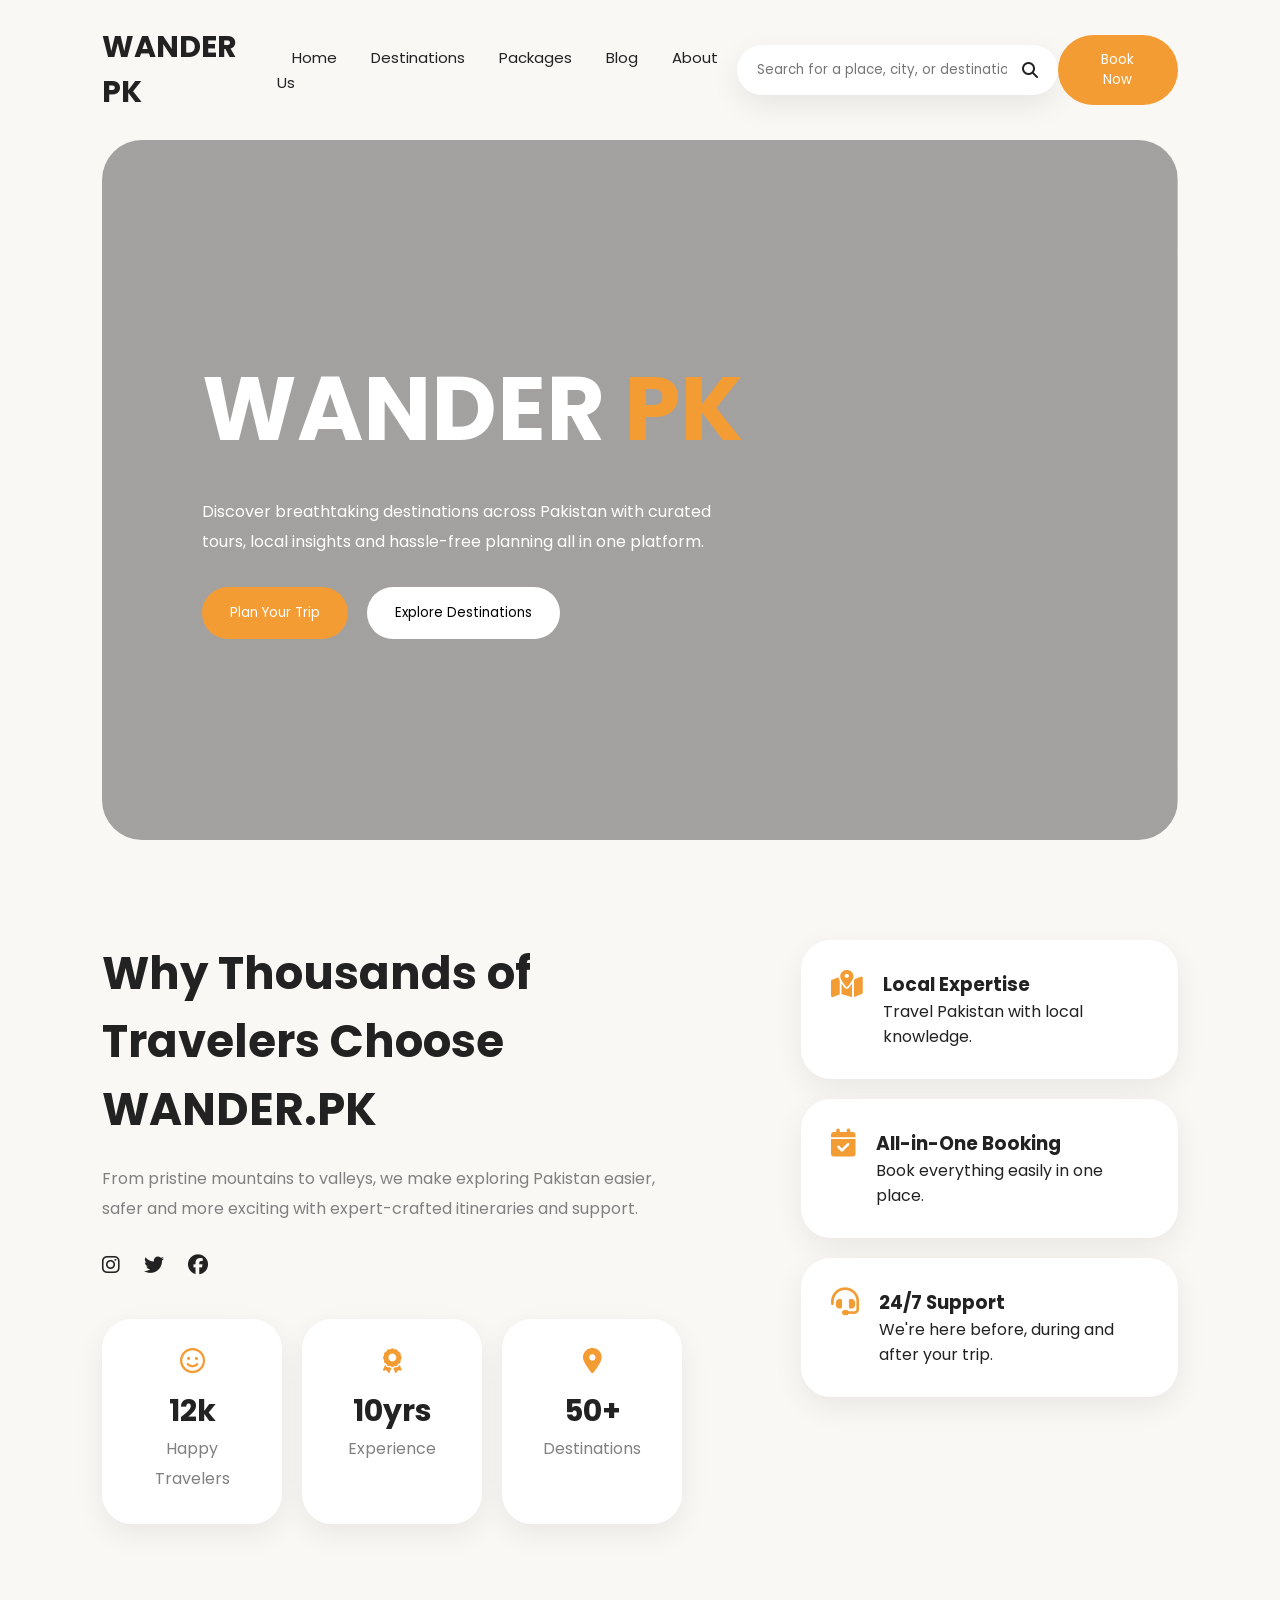
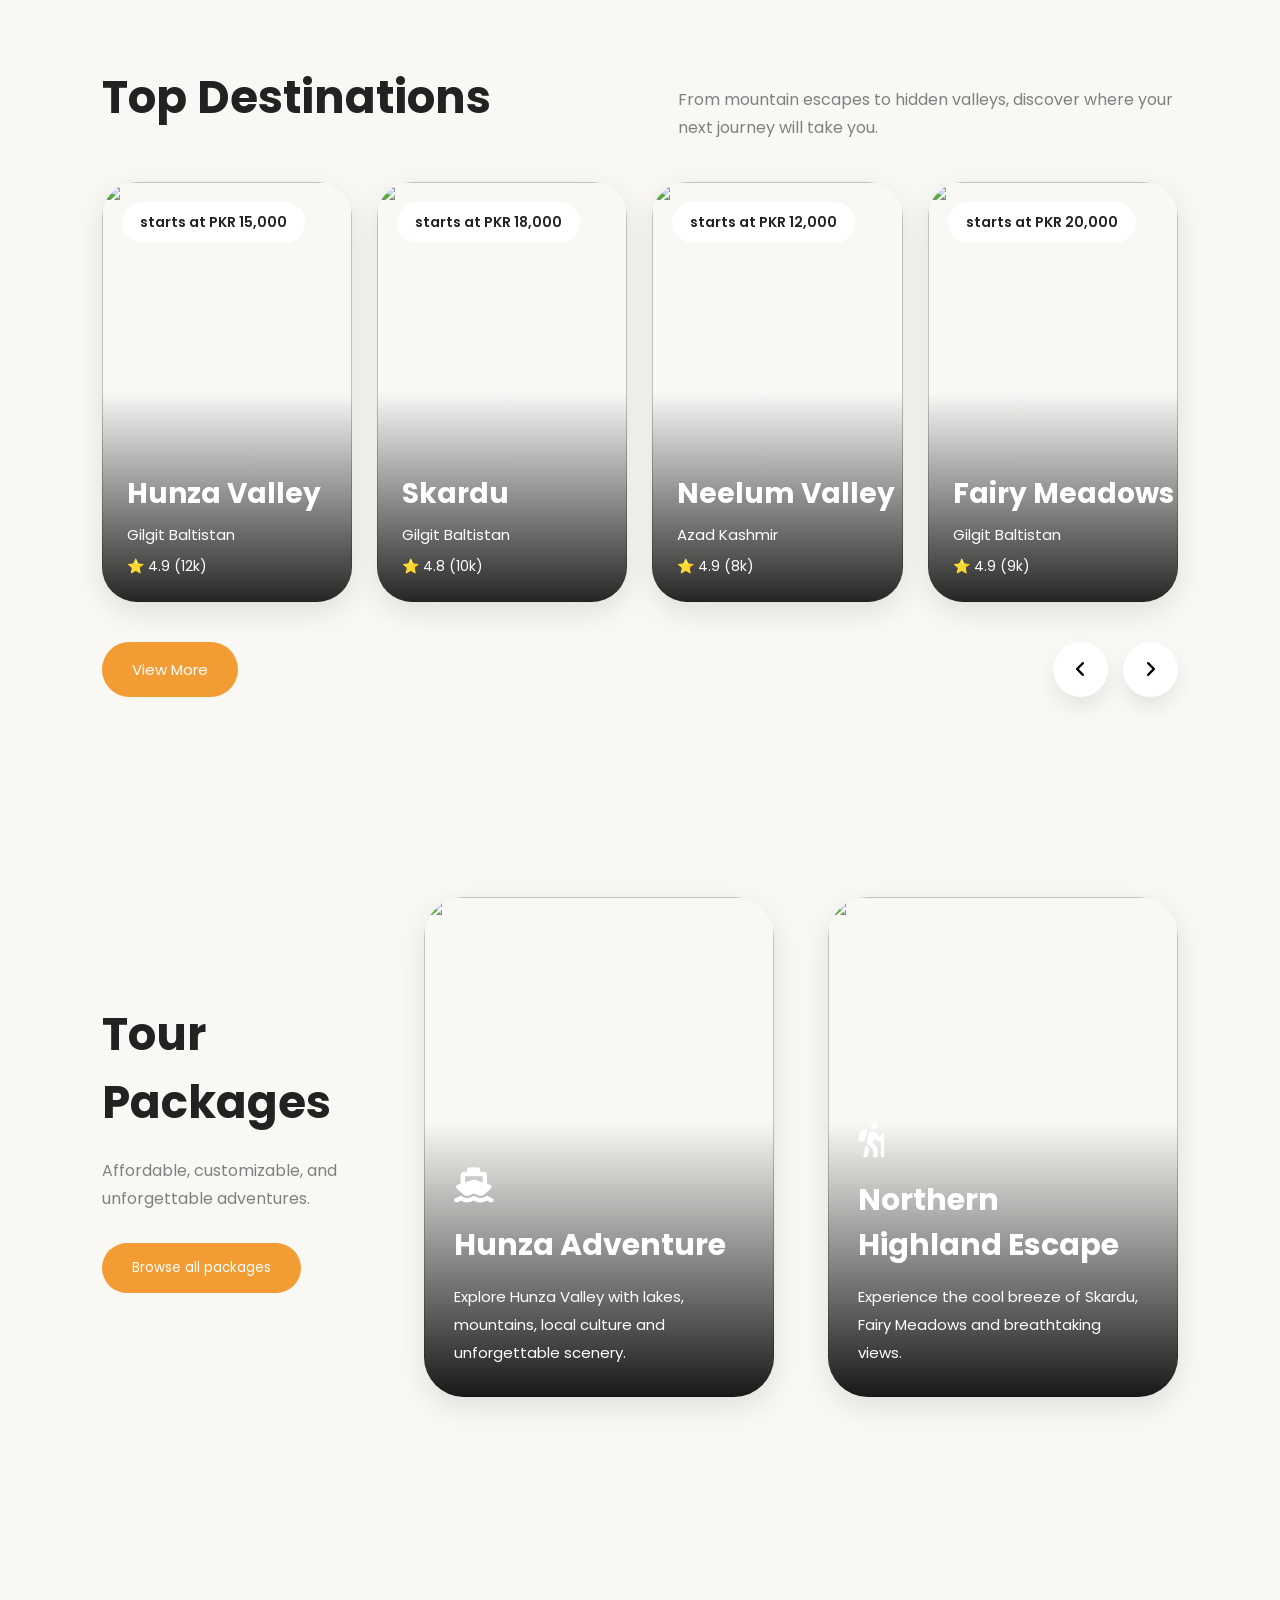
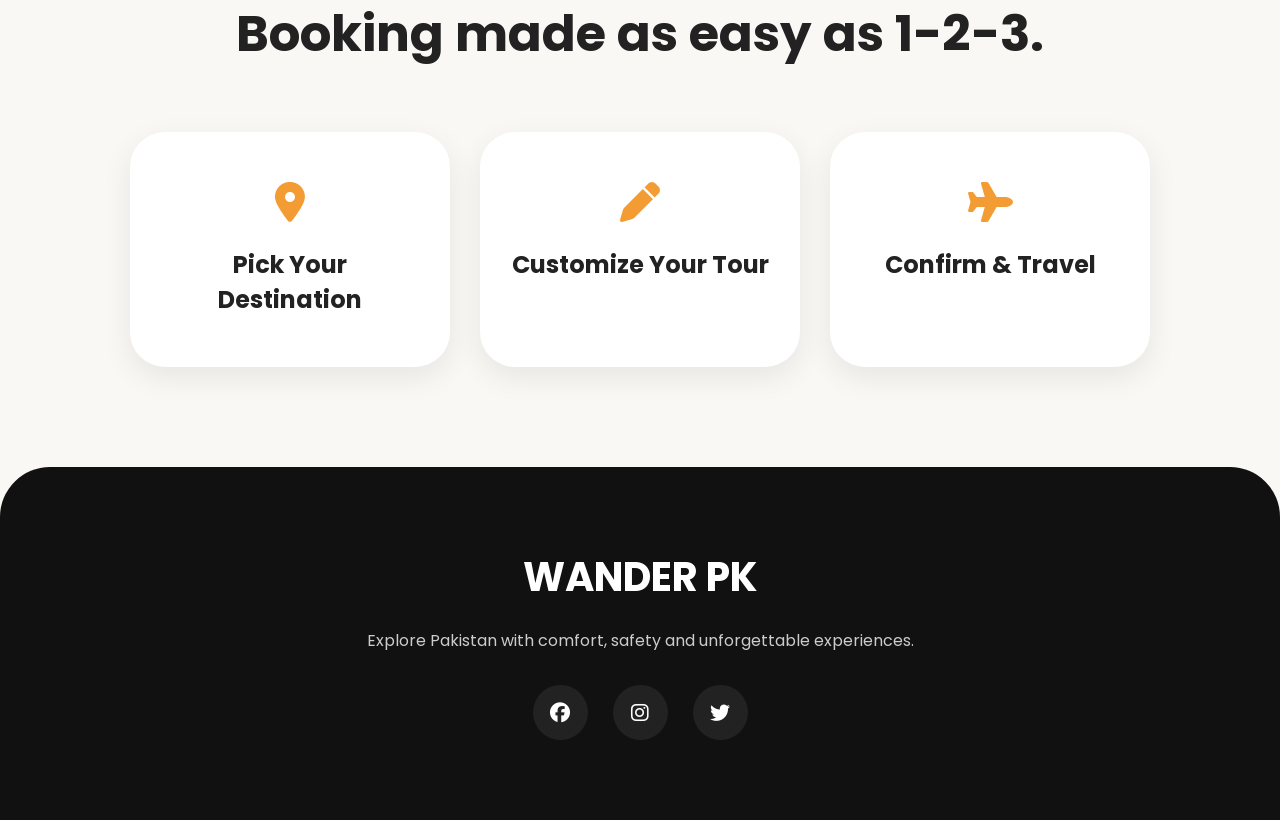
==== index.html @ 5271195a "Add files via upload" ====
<!DOCTYPE html>
<html lang="en">
<head>
<meta charset="UTF-8">
<meta name="viewport" content="width=device-width, initial-scale=1.0">
<title>WANDER PK</title>

<link rel="stylesheet" href="style.css">

<link rel="preconnect" href="https://fonts.googleapis.com">
<link rel="preconnect" href="https://fonts.gstatic.com" crossorigin>

<link href="https://fonts.googleapis.com/css2?family=Poppins:wght@300;400;500;600;700&display=swap" rel="stylesheet">

<link rel="stylesheet"
href="https://cdnjs.cloudflare.com/ajax/libs/font-awesome/6.5.1/css/all.min.css">

</head>
<body>

<!-- NAVBAR -->

<header>

<div class="logo">
WANDER PK
</div>

<nav>

<a href="#">Home</a>
<a href="#">Destinations</a>
<a href="#">Packages</a>
<a href="#">Blog</a>
<a href="#">About Us</a>

</nav>

<div class="search-box">

<input type="text"
placeholder="Search for a place, city, or destination...">

<i class="fa-solid fa-magnifying-glass"></i>

</div>

<button class="book-btn">
Book Now
</button>

</header>


<!-- HERO SECTION -->

<section class="hero">

<div class="hero-content">

<h1>
WANDER
<span>PK</span>
</h1>

<p>

Discover breathtaking destinations across Pakistan with curated tours,
local insights and hassle-free planning all in one platform.

</p>

<div class="hero-buttons">

<button class="btn1">
Plan Your Trip
</button>

<button class="btn2">
Explore Destinations
</button>

</div>

</div>

</section>


<!-- WHY CHOOSE -->

<section class="why">

<div class="why-left">

<h2>

Why Thousands of Travelers Choose
WANDER.PK

</h2>

<p>

From pristine mountains to valleys, we make exploring Pakistan easier,
safer and more exciting with expert-crafted itineraries and support.

</p>

<div class="social">

<i class="fa-brands fa-instagram"></i>
<i class="fa-brands fa-twitter"></i>
<i class="fa-brands fa-facebook"></i>

</div>


<div class="stats">

<div class="stat">

<i class="fa-regular fa-face-smile"></i>

<h3>12k</h3>

<p>Happy Travelers</p>

</div>


<div class="stat">

<i class="fa-solid fa-award"></i>

<h3>10yrs</h3>

<p>Experience</p>

</div>


<div class="stat">

<i class="fa-solid fa-location-dot"></i>

<h3>50+</h3>

<p>Destinations</p>

</div>

</div>

</div>



<div class="why-right">

<div class="info-card">

<i class="fa-solid fa-map-location-dot"></i>

<div>

<h3>Local Expertise</h3>

<p>
Travel Pakistan with local knowledge.
</p>

</div>

</div>


<div class="info-card">

<i class="fa-solid fa-calendar-check"></i>

<div>

<h3>All-in-One Booking</h3>

<p>
Book everything easily in one place.
</p>

</div>

</div>


<div class="info-card">

<i class="fa-solid fa-headset"></i>

<div>

<h3>24/7 Support</h3>

<p>
We're here before, during and after your trip.
</p>

</div>

</div>

</div>

</section>
<!-- TOP DESTINATIONS -->

<section class="destinations">

<div class="destination-top">

<h2>
Top Destinations
</h2>

<p>
From mountain escapes to hidden valleys, discover where your next journey will take you.
</p>

</div>


<div class="destination-cards">


<!-- CARD 1 -->

<div class="destination">

<div class="price">
starts at PKR 15,000
</div>

<img src="https://images.unsplash.com/photo-1510798831971-661eb04b3739?w=800">

<div class="overlay">

<h3>
Hunza Valley
</h3>

<p>
Gilgit Baltistan
</p>

<div class="rating">
⭐ 4.9 (12k)
</div>

</div>

</div>


<!-- CARD 2 -->

<div class="destination">

<div class="price">
starts at PKR 18,000
</div>

<img src="https://images.unsplash.com/photo-1506744038136-46273834b3fb?w=800">

<div class="overlay">

<h3>
Skardu
</h3>

<p>
Gilgit Baltistan
</p>

<div class="rating">
⭐ 4.8 (10k)
</div>

</div>

</div>



<!-- CARD 3 -->

<div class="destination">

<div class="price">
starts at PKR 12,000
</div>

<img src="https://images.unsplash.com/photo-1464822759023-fed622ff2c3b?w=800">

<div class="overlay">

<h3>
Neelum Valley
</h3>

<p>
Azad Kashmir
</p>

<div class="rating">
⭐ 4.9 (8k)
</div>

</div>

</div>



<!-- CARD 4 -->

<div class="destination">

<div class="price">
starts at PKR 20,000
</div>

<img src="https://images.unsplash.com/photo-1441974231531-c6227db76b6e?w=800">

<div class="overlay">

<h3>
Fairy Meadows
</h3>

<p>
Gilgit Baltistan
</p>

<div class="rating">
⭐ 4.9 (9k)
</div>

</div>

</div>

</div>



<div class="destination-bottom">

<button class="view-btn">
View More
</button>


<div class="arrows">

<button>
<i class="fa-solid fa-angle-left"></i>
</button>

<button>
<i class="fa-solid fa-angle-right"></i>
</button>

</div>

</div>

</section>
<!-- TOUR PACKAGES -->

<section class="packages">

<div class="package-left">

<h2>
Tour Packages
</h2>

<p>
Affordable, customizable, and unforgettable adventures.
</p>

<button class="browse-btn">
Browse all packages
</button>

</div>



<!-- PACKAGE 1 -->

<div class="package-card">

<img src="https://images.unsplash.com/photo-1500530855697-b586d89ba3ee?w=900">

<div class="package-overlay">

<i class="fa-solid fa-ship"></i>

<h3>
Hunza Adventure
</h3>

<p>

Explore Hunza Valley with lakes, mountains,
local culture and unforgettable scenery.

</p>

</div>

</div>



<!-- PACKAGE 2 -->

<div class="package-card">

<img src="https://images.unsplash.com/photo-1464822759023-fed622ff2c3b?w=900">

<div class="package-overlay">

<i class="fa-solid fa-person-hiking"></i>

<h3>
Northern Highland Escape
</h3>

<p>

Experience the cool breeze of Skardu,
Fairy Meadows and breathtaking views.

</p>

</div>

</div>

</section>



<!-- BOOKING -->

<section class="booking">

<h2>
Booking made as easy as 1-2-3.
</h2>

<div class="steps">

<div class="step">

<i class="fa-solid fa-location-dot"></i>

<h3>
Pick Your Destination
</h3>

</div>



<div class="step">

<i class="fa-solid fa-pen"></i>

<h3>
Customize Your Tour
</h3>

</div>



<div class="step">

<i class="fa-solid fa-plane"></i>

<h3>
Confirm & Travel
</h3>

</div>

</div>

</section>



<!-- FOOTER -->

<footer>

<h2>
WANDER PK
</h2>

<p>
Explore Pakistan with comfort, safety and unforgettable experiences.
</p>

<div class="footer-icons">

<i class="fa-brands fa-facebook"></i>

<i class="fa-brands fa-instagram"></i>

<i class="fa-brands fa-twitter"></i>

</div>

</footer>

</body>
</html>
---- style.css ----
*{
margin:0;
padding:0;
box-sizing:border-box;
font-family:'Poppins',sans-serif;
}

body{
background:#faf8f5;
color:#222;
}

/* HEADER */

header{
display:flex;
justify-content:space-between;
align-items:center;
padding:25px 8%;
}

.logo{
font-size:30px;
font-weight:700;
}

nav a{
text-decoration:none;
color:#222;
margin:0 15px;
font-size:15px;
}

.search-box{
background:white;
padding:15px 20px;
border-radius:40px;
display:flex;
align-items:center;
gap:15px;
box-shadow:0 10px 30px rgba(0,0,0,.08);
}

.search-box input{
border:none;
outline:none;
width:250px;
}

.book-btn{
background:#f39c34;
border:none;
padding:15px 28px;
border-radius:40px;
color:white;
cursor:pointer;
}


/* HERO */

.hero{
height:700px;
border-radius:40px;
margin:0 8%;
background:
linear-gradient(rgba(0,0,0,.35),rgba(0,0,0,.35)),
url("https://images.unsplash.com/photo-1500530855697-b586d89ba3ee?w=1600");
background-size:cover;
background-position:center;
display:flex;
align-items:center;
padding-left:100px;
color:white;
}

.hero-content{
width:550px;
}

.hero h1{
font-size:90px;
margin-bottom:20px;
}

.hero span{
color:#f39c34;
}

.hero p{
line-height:30px;
margin-bottom:30px;
}

.btn1{
background:#f39c34;
border:none;
padding:16px 28px;
border-radius:40px;
color:white;
margin-right:15px;
cursor:pointer;
}

.btn2{
background:white;
border:none;
padding:16px 28px;
border-radius:40px;
cursor:pointer;
}


/* WHY */

.why{
padding:100px 8%;
display:flex;
justify-content:space-between;
}

.why-left{
width:55%;
}

.why-left h2{
font-size:45px;
margin-bottom:20px;
}

.why-left p{
color:gray;
line-height:30px;
}

.social{
margin-top:30px;
}

.social i{
font-size:20px;
margin-right:20px;
}

.stats{
display:flex;
gap:20px;
margin-top:40px;
}

.stat{
background:white;
padding:30px;
width:180px;
border-radius:30px;
text-align:center;
box-shadow:0 10px 30px rgba(0,0,0,.07);
}

.stat i{
font-size:25px;
color:#f39c34;
margin-bottom:15px;
}

.stat h3{
font-size:30px;
}

.why-right{
width:35%;
}

.info-card{
background:white;
padding:30px;
border-radius:30px;
display:flex;
gap:20px;
margin-bottom:20px;
box-shadow:0 10px 30px rgba(0,0,0,.07);
}

.info-card i{
font-size:28px;
color:#f39c34;
}
/* TOP DESTINATIONS */

.destinations{
padding:40px 8% 100px;
}

.destination-top{
display:flex;
justify-content:space-between;
align-items:end;
margin-bottom:40px;
}

.destination-top h2{
font-size:45px;
margin-bottom:10px;
}

.destination-top p{
color:gray;
width:500px;
line-height:28px;
}

.destination-cards{
display:flex;
gap:25px;
}

.destination{
position:relative;
width:25%;
height:420px;
overflow:hidden;
border-radius:35px;
box-shadow:0 10px 30px rgba(0,0,0,.1);
}

.destination img{
width:100%;
height:100%;
object-fit:cover;
}

.destination::before{
content:"";
position:absolute;
left:0;
bottom:0;
width:100%;
height:50%;
background:linear-gradient(transparent,rgba(0,0,0,.85));
}

.price{
position:absolute;
top:20px;
left:20px;
background:white;
padding:10px 18px;
border-radius:30px;
font-size:14px;
font-weight:600;
z-index:2;
}

.overlay{
position:absolute;
bottom:25px;
left:25px;
color:white;
z-index:2;
}

.overlay h3{
font-size:28px;
margin-bottom:8px;
}

.overlay p{
font-size:15px;
margin-bottom:10px;
}

.rating{
font-size:14px;
}

.destination-bottom{
display:flex;
justify-content:space-between;
align-items:center;
margin-top:40px;
}

.view-btn{
background:#f39c34;
color:white;
border:none;
padding:16px 30px;
border-radius:40px;
cursor:pointer;
font-size:15px;
}

.arrows{
display:flex;
gap:15px;
}

.arrows button{
width:55px;
height:55px;
border:none;
background:white;
border-radius:50%;
font-size:18px;
cursor:pointer;
box-shadow:0 10px 20px rgba(0,0,0,.08);
}


/* TOUR PACKAGES */

.packages{
padding:100px 8%;
display:flex;
justify-content:space-between;
gap:30px;
align-items:center;
}

.package-left{
width:25%;
}

.package-left h2{
font-size:45px;
margin-bottom:20px;
}

.package-left p{
line-height:28px;
color:gray;
margin-bottom:30px;
}

.browse-btn{
background:#f39c34;
color:white;
border:none;
padding:15px 30px;
border-radius:40px;
cursor:pointer;
}

.package-card{
width:350px;
height:500px;
border-radius:40px;
position:relative;
overflow:hidden;
box-shadow:0 10px 30px rgba(0,0,0,.1);
}

.package-card img{
width:100%;
height:100%;
object-fit:cover;
}

.package-card::before{
content:"";
position:absolute;
left:0;
bottom:0;
width:100%;
height:55%;
background:linear-gradient(transparent,rgba(0,0,0,.9));
}

.package-overlay{
position:absolute;
bottom:30px;
left:30px;
right:30px;
color:white;
z-index:2;
}

.package-overlay i{
font-size:35px;
margin-bottom:20px;
}

.package-overlay h3{
font-size:30px;
margin-bottom:15px;
}

.package-overlay p{
line-height:28px;
font-size:15px;
}
/* BOOKING SECTION */

.booking{
padding:100px 8%;
text-align:center;
}

.booking h2{
font-size:50px;
margin-bottom:60px;
}

.steps{
display:flex;
justify-content:center;
gap:30px;
}

.step{
background:white;
width:320px;
padding:50px 30px;
border-radius:35px;
box-shadow:0 10px 30px rgba(0,0,0,.08);
transition:.4s;
}

.step:hover{
transform:translateY(-10px);
}

.step i{
font-size:40px;
color:#f39c34;
margin-bottom:25px;
}

.step h3{
font-size:24px;
}


/* FOOTER */

footer{
background:#111;
color:white;
text-align:center;
padding:80px 8%;
border-radius:50px 50px 0 0;
}

footer h2{
font-size:40px;
margin-bottom:20px;
}

footer p{
color:#ccc;
margin-bottom:30px;
line-height:28px;
}

.footer-icons{
display:flex;
justify-content:center;
gap:25px;
}

.footer-icons i{
width:55px;
height:55px;
background:#222;
border-radius:50%;
display:flex;
justify-content:center;
align-items:center;
font-size:20px;
cursor:pointer;
transition:.4s;
}

.footer-icons i:hover{
background:#f39c34;
}


/* HOVER EFFECTS */

.destination{
transition:.5s;
cursor:pointer;
}

.destination:hover{
transform:translateY(-12px);
}

.package-card{
transition:.5s;
cursor:pointer;
}

.package-card:hover{
transform:translateY(-12px);
}

.info-card{
transition:.5s;
cursor:pointer;
}

.info-card:hover{
transform:translateY(-10px);
}

.stat{
transition:.5s;
}

.stat:hover{
transform:translateY(-10px);
}


/* RESPONSIVE */

@media(max-width:1200px){

.destination-cards{
flex-wrap:wrap;
}

.destination{
width:48%;
}

.packages{
flex-wrap:wrap;
}

.package-left{
width:100%;
margin-bottom:40px;
}

}

@media(max-width:992px){

header{
flex-direction:column;
gap:20px;
}

nav{
display:flex;
flex-wrap:wrap;
justify-content:center;
}

.hero{
padding-left:50px;
height:600px;
}

.hero h1{
font-size:70px;
}

.why{
flex-direction:column;
}

.why-left,
.why-right{
width:100%;
}

.why-right{
margin-top:40px;
}

.stats{
flex-wrap:wrap;
}

.destination{
width:100%;
}

.steps{
flex-direction:column;
align-items:center;
}

.package-card{
width:100%;
}

}

@media(max-width:768px){

.hero{
padding:40px;
height:500px;
}

.hero h1{
font-size:55px;
}

.hero-content{
width:100%;
}

.hero-buttons{
display:flex;
flex-direction:column;
gap:20px;
}

.search-box input{
width:150px;
}

.destination-top{
flex-direction:column;
align-items:flex-start;
}

.destination-top p{
width:100%;
}

.booking h2{
font-size:38px;
}

footer h2{
font-size:30px;
}

}
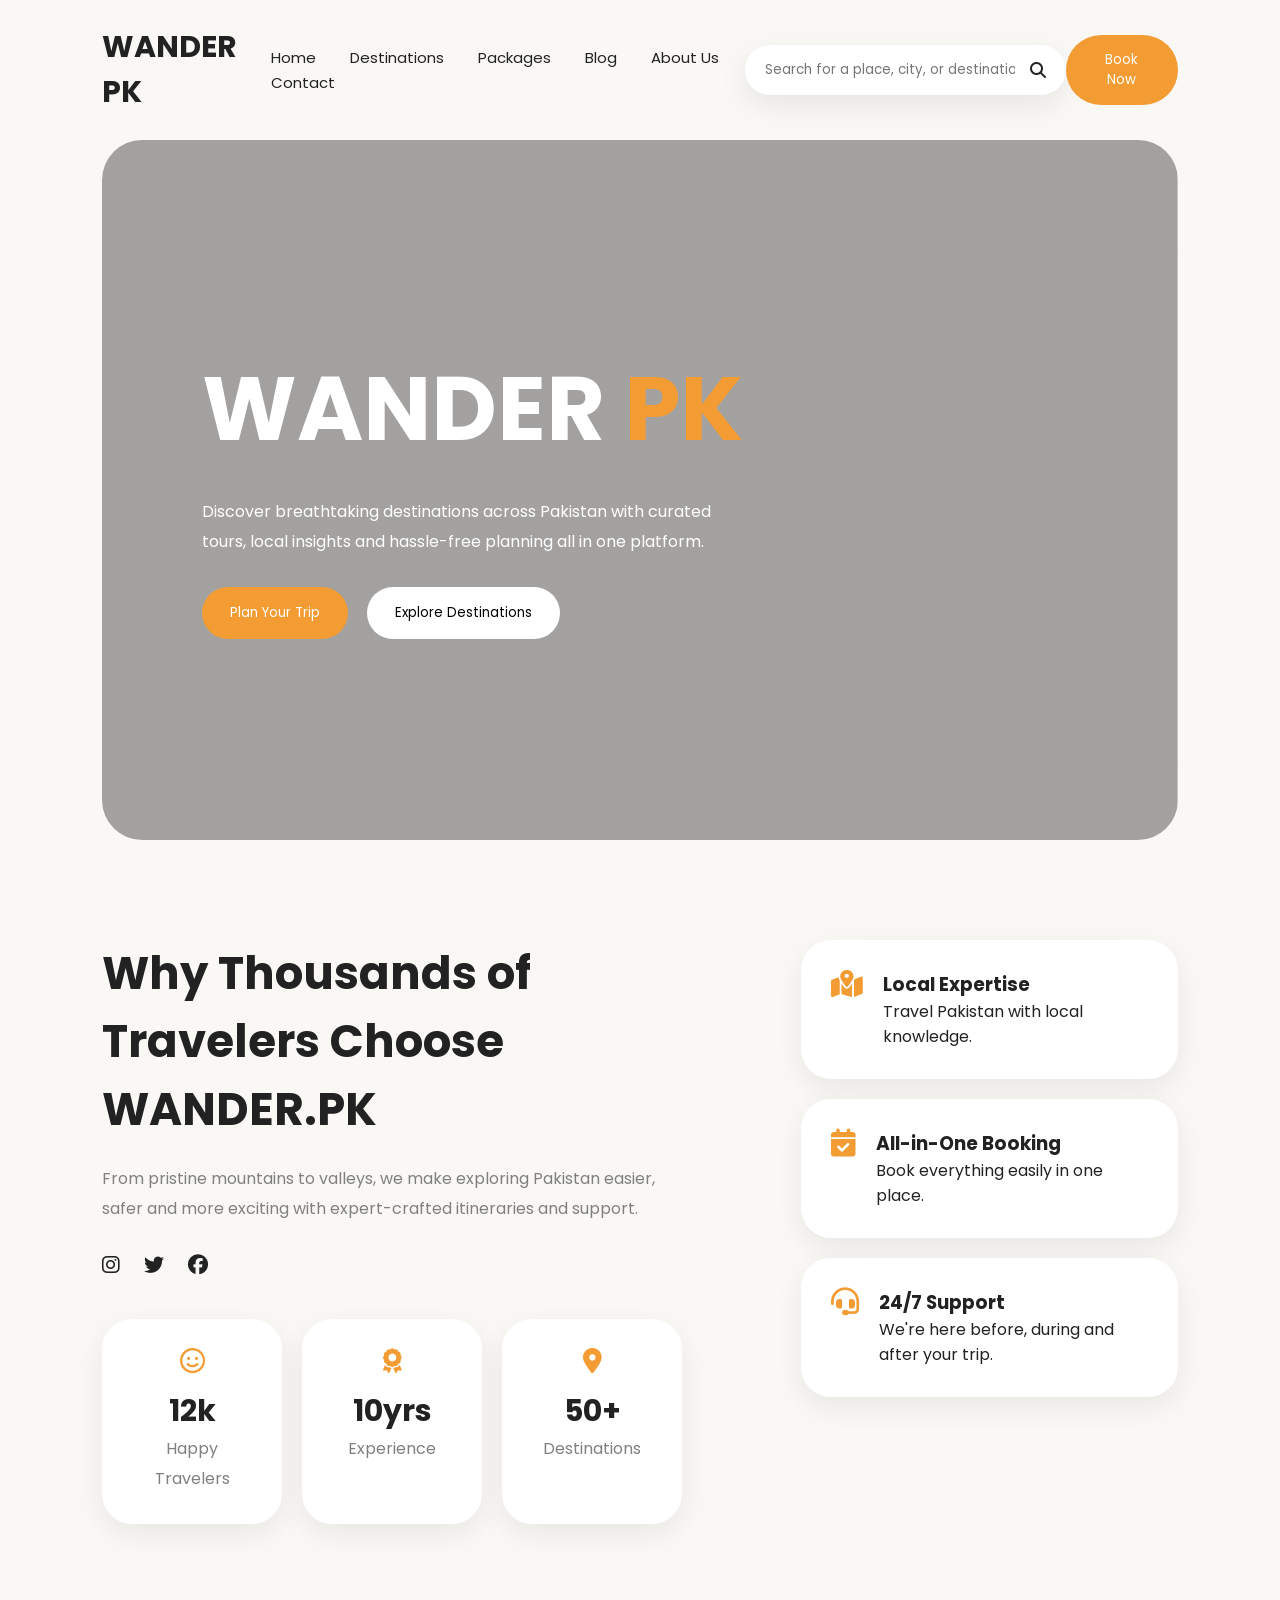
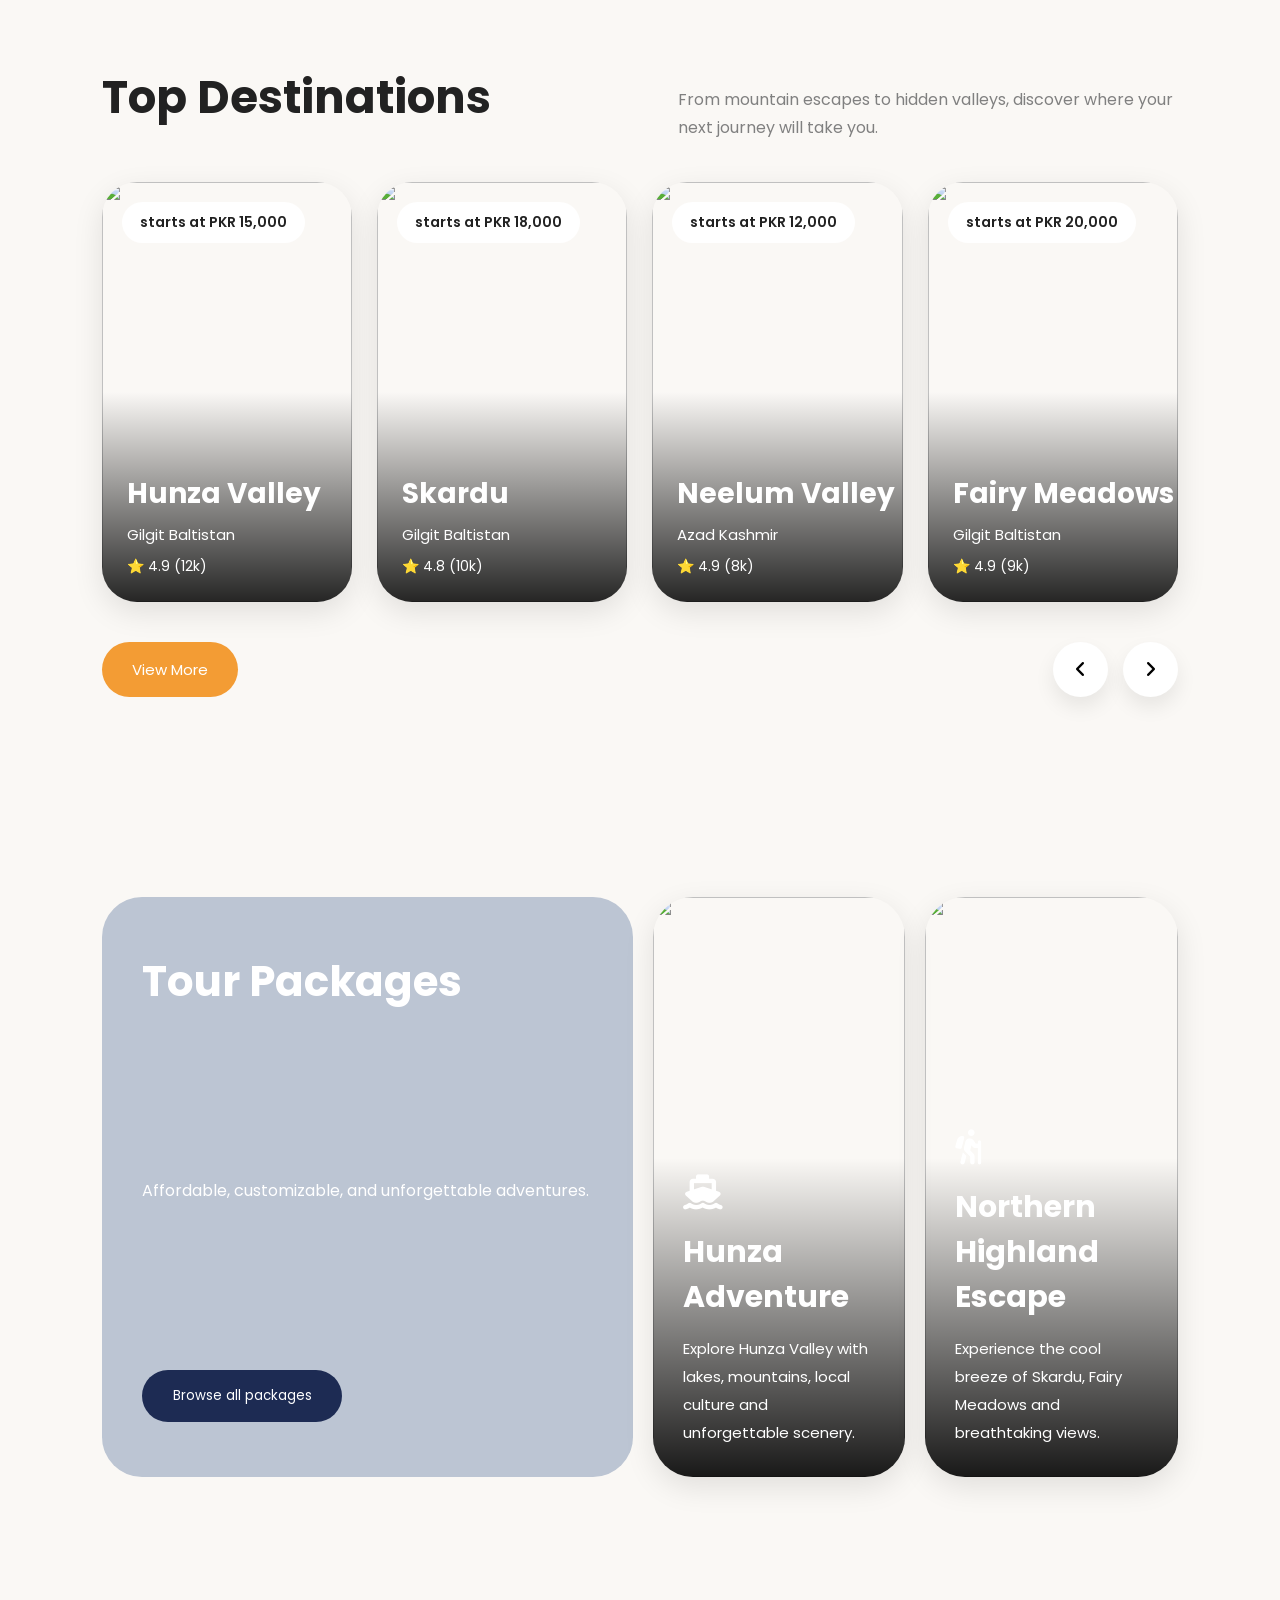
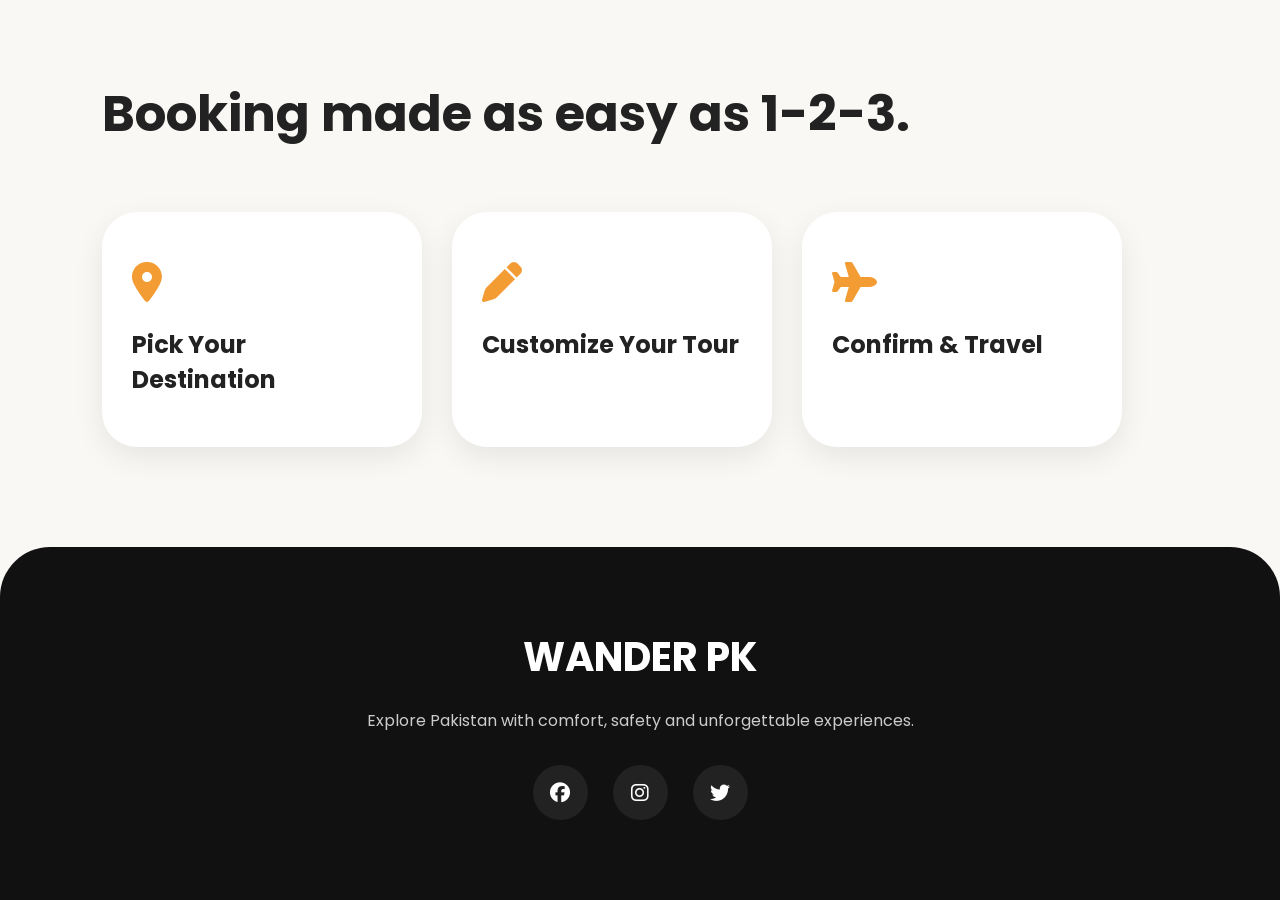
==== commit 757ba564: "Update index.html" ====
--- a/index.html
+++ b/index.html
@@ -27,13 +27,12 @@
 </div>
 
 <nav>
-
-<a href="#">Home</a>
-<a href="#">Destinations</a>
-<a href="#">Packages</a>
-<a href="#">Blog</a>
-<a href="#">About Us</a>
-
+    <a href="index.html">Home</a>
+    <a href="destinations.html">Destinations</a>
+    <a href="packages.html">Packages</a>
+    <a href="blog.html">Blog</a>
+    <a href="about.html">About Us</a>
+    <a href="contact.html">Contact</a>
 </nav>
 
 <div class="search-box">
@@ -527,4 +526,4 @@
 </footer>
 
 </body>
-</html>+</html>
--- a/style.css
+++ b/style.css
@@ -309,41 +309,51 @@
 
 /* TOUR PACKAGES */
 
+
 .packages{
 padding:100px 8%;
 display:flex;
+justify-content:center;
+align-items:flex-start;
+gap:20px;     /* pictures ke darmiyan halka gap */
+}
+
+.package-left{
+width:580px;  /* grey box left side zyada cover karega */
+height:580px;
+background:#bcc5d3;
+border-radius:40px;
+padding:55px 40px;
+display:flex;
+flex-direction:column;
 justify-content:space-between;
-gap:30px;
-align-items:center;
-}
-
-.package-left{
-width:25%;
 }
 
 .package-left h2{
-font-size:45px;
-margin-bottom:20px;
+font-size:42px;
+line-height:60px;
+color:white;
 }
 
 .package-left p{
-line-height:28px;
-color:gray;
-margin-bottom:30px;
+color:white;
+line-height:30px;
+font-size:16px;
 }
 
 .browse-btn{
-background:#f39c34;
+background:#1d2b53;
 color:white;
 border:none;
-padding:15px 30px;
-border-radius:40px;
-cursor:pointer;
+padding:16px 30px;
+border-radius:40px;
+cursor:pointer;
+width:200px;
 }
 
 .package-card{
-width:350px;
-height:500px;
+width:280px;
+height:580px;
 border-radius:40px;
 position:relative;
 overflow:hidden;
@@ -393,7 +403,7 @@
 
 .booking{
 padding:100px 8%;
-text-align:center;
+text-align:left;
 }
 
 .booking h2{
@@ -403,7 +413,7 @@
 
 .steps{
 display:flex;
-justify-content:center;
+justify-content:flex-start;
 gap:30px;
 }
 
@@ -414,6 +424,7 @@
 border-radius:35px;
 box-shadow:0 10px 30px rgba(0,0,0,.08);
 transition:.4s;
+text-align:left;
 }
 
 .step:hover{
@@ -633,4 +644,4 @@
 font-size:30px;
 }
 
-}+}
